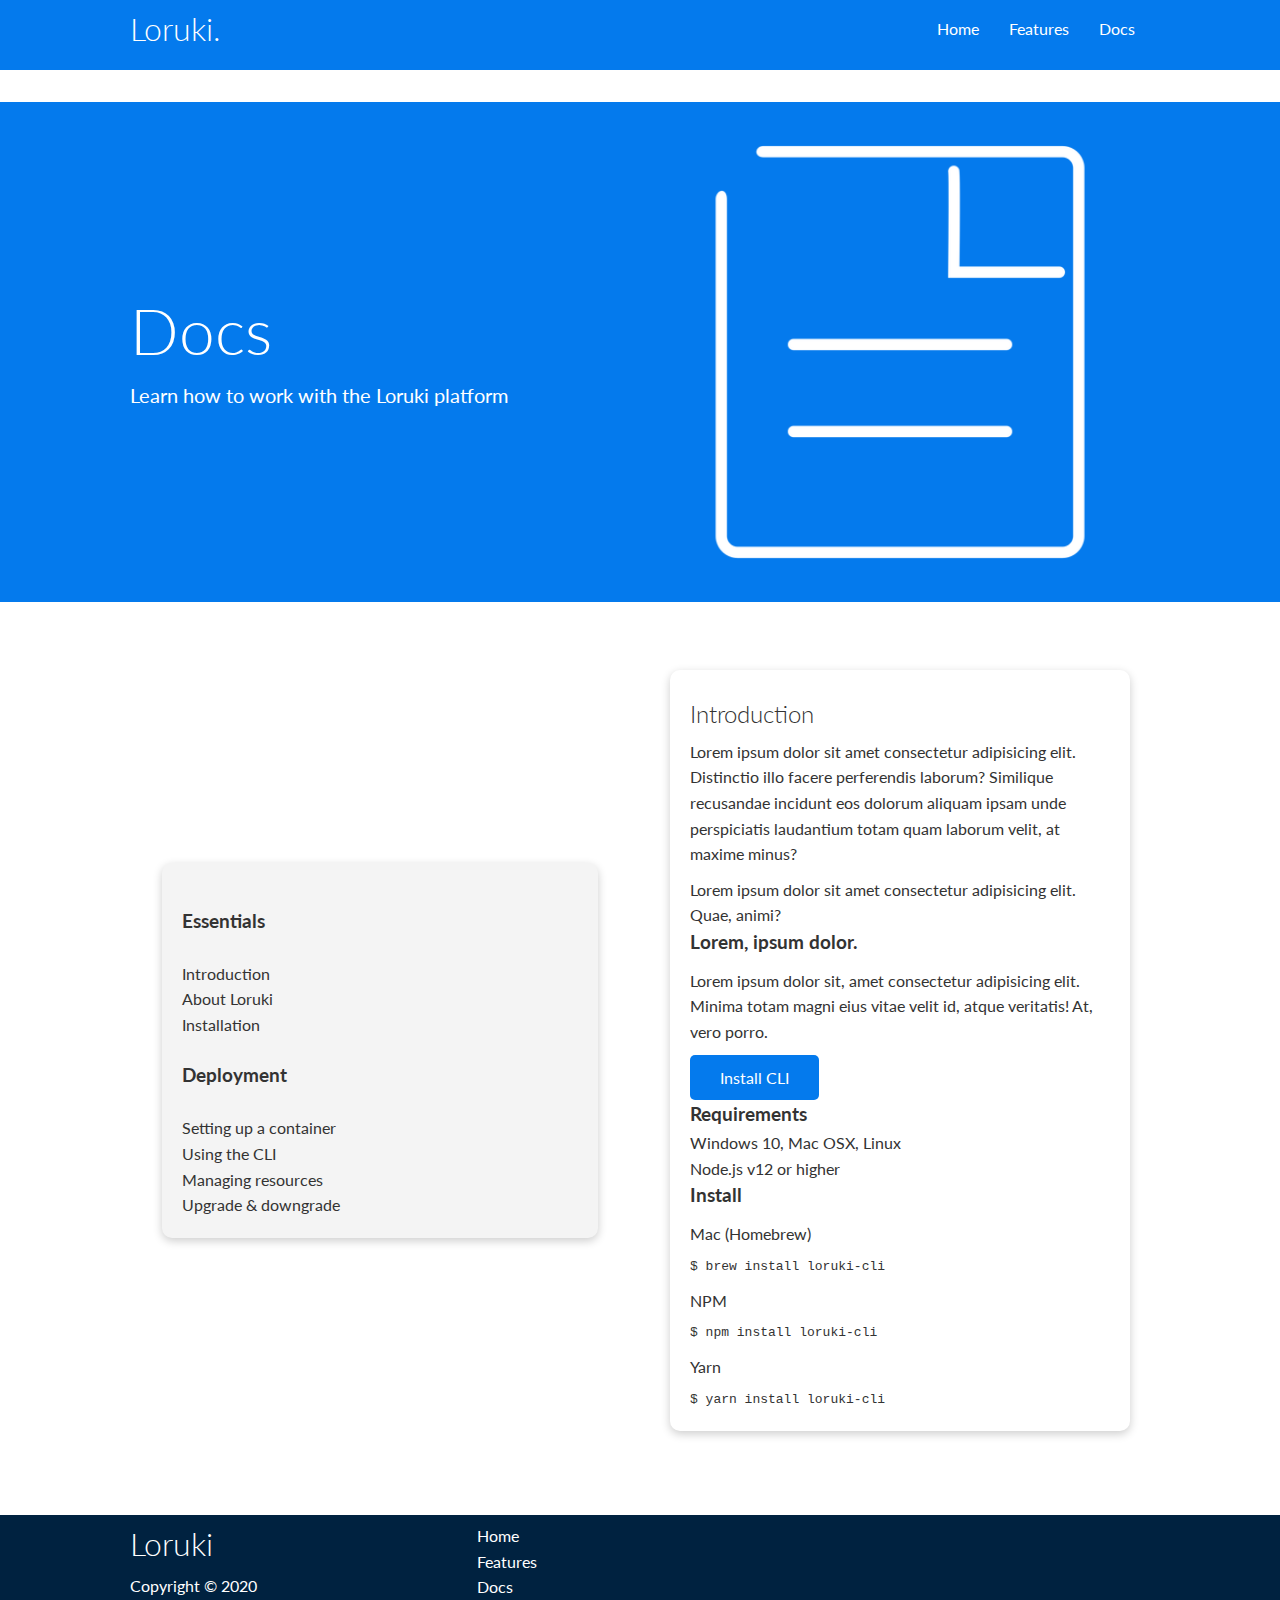
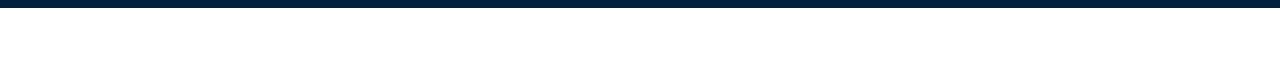
==== docs.html @ 15e4c196 "added features page" ====
<!DOCTYPE html>
<html lang="en">
<head>
    <meta charset="UTF-8">
    <meta name="viewport" content="width=device-width, initial-scale=1.0">
    <link rel="stylesheet" href="https://cdnjs.cloudflare.com/ajax/libs/font-awesome/5.15.1/css/all.min.css" integrity="sha512-+4zCK9k+qNFUR5X+cKL9EIR+ZOhtIloNl9GIKS57V1MyNsYpYcUrUeQc9vNfzsWfV28IaLL3i96P9sdNyeRssA==" crossorigin="anonymous" />
    <link rel="stylesheet" href="css/utilities.css">
    <link rel="stylesheet" href="css/style.css">
    <title>Loruki | Cloud Hosting For Everyone</title>
</head>
<body>
    <!-- Navbar -->
    <div class="navbar">
        <div class="container flex">
            <h1 class="logo">Loruki.</h1>
            <nav>
                <ul>
                    <li><a href="index.html">Home</a></li>
                    <li><a href="features.html">Features</a></li>
                    <li><a href="docs.html">Docs</a></li>
                </ul>
            </nav>
        </div>
    </div>

    <!-- Head -->
    <section class="docs-head bg-primary py-3">
        <div class="container grid">
            <div>
                <h1 class="xl">Docs</h1>
                <p class="lead">
                    Learn how to work with the Loruki platform
                </p>
            </div>
            <img src="images/docs.png" alt="">
        </div>
    </section>

    <!-- Docs main -->
    <section class="docs-main my-4">
        <div class="container grid">
            <div class="card bg-light p-3">
                <h3 class="my-2">Essentials</h3>
                <nav>
                    <ul>
                        <li><a class="text-primary" href="#">Introduction</a></li>
                        <li><a href="#">About Loruki</a></li>
                        <li><a href="#">Installation</a></li>
                    </ul>
                </nav>

                <h3 class="my-2">Deployment</h3>
                <nav>
                    <ul>
                        <li><a href="#">Setting up a container</a></li>
							<li><a href="#">Using the CLI</a></li>
							<li><a href="#">Managing resources</a></li>
							<li><a href="#">Upgrade & downgrade</a></li>
                    </ul>
                </nav>
            </div>
            <div class="card">
                <h2>Introduction</h2>
                <p>Lorem ipsum dolor sit amet consectetur adipisicing elit. Distinctio illo facere perferendis laborum? Similique recusandae incidunt eos dolorum aliquam ipsam unde perspiciatis laudantium totam quam laborum velit, at maxime minus?</p>

                <div class="alert alert-success">
                    <i class="fas fa-info"></i> Lorem ipsum dolor sit amet consectetur adipisicing elit. Quae, animi?
                </div>

                <h3>Lorem, ipsum dolor.</h3>
                <p>Lorem ipsum dolor sit, amet consectetur adipisicing elit. Minima totam magni eius vitae velit id, atque veritatis! At, vero porro.</p>
                <a href="#" class="btn btn-primary">Install CLI</a>

                <h3>Requirements</h3>
                <ul>
                    <li>Windows 10, Mac OSX, Linux</li>
                    <li>Node.js v12 or higher</li>
                </ul>

                <h3>Install</h3>
                <p>Mac (Homebrew)</p>
                <pre><code>$ brew install loruki-cli</code></pre>
                <p>NPM</p>
                <pre><code>$ npm install loruki-cli</code></pre>
                <p>Yarn</p>
                <pre><code>$ yarn install loruki-cli</code></pre>

            </div>
        </div>
    </section>
    
    <!-- Footer -->
    <footer class="footer bg-dark py-5">
        <div class="container grid grid-3">
            <div>
                <h1>Loruki
                </h1>
                <p>Copyright &copy; 2020</p>
            </div>
            <nav>
                <ul>
                    <li><a href="index.html">Home</a></li>
                    <li><a href="features.html">Features</a></li>
                    <li><a href="docs.html">Docs</a></li>
                </ul>
            </nav>
            <div class="social">
                <a href="#"><i class="fab fa-github fa-2x"></i></a>
                <a href="#"><i class="fab fa-facebook fa-2x"></i></a>
                <a href="#"><i class="fab fa-instagram fa-2x"></i></a>
                <a href="#"><i class="fab fa-twitter fa-2x"></i></a>
            </div>
        </div>
    </footer>
</body>
</html>
---- css/utilities.css ----
.container {
    max-width: 1100px;
    margin: 0 auto;
    overflow: auto;
    padding: 0 40px;  
}

.card{
    background-color: #fff;
    color: #333;
    border-radius: 10px;
    box-shadow: 0 3px 10px rgba(0,0,0,0.2);
    padding: 20px;
    margin: 20px;
}

.btn{
    display: inline-block;
    padding: 10px 30px;
    cursor: pointer;
    background: var(--primary-color);
    color: #fff; 
    border: none;
    border-radius: 5px;
}

.btn-outline{
    background-color: transparent;
    border: 1px #fff solid;
}

.btn:hover {
    transform: scale(0.98);
}

/*Backgrounds & colored button*/
.bg-primary, .btn-primary {
    background-color: var(--primary-color);
    color: #fff;
}

.bg-secondary, .btn-secondary {
    background-color: var(--secondary-color);
    color: #fff;
}

.bg-dark, .btn-dark {
    background-color: var(--dark-color);
    color: #fff;
}
.bg-primary a, .btn-primary a, 
.bg-secondary a, .btn-secondary a,
.bg-dark a, .btn-dark{
    color: #fff;
}


.bg-light, .btn-light {
    background-color: var(--light-color);
    color: #333;
}
.lead{
    font-size: 20px;
}

.sm{
    font-size: 1rem;
}

.md{
    font-size: 2rem;
}

.lg{
    font-size: 3rem;
}
.xl{
    font-size: 4rem;
}

.text-center {
    text-align: center;
}
.flex{
    display: flex; 
    justify-content: center;
    align-items: center;
    flex-direction: row; 
    height: 100;
}

.grid {
    display: grid;
    /*1fr 1fr*/
    grid-template-columns: repeat(2, 1fr);
    gap: 20px;
    justify-content: center;
    align-items: center;
    height: 100%;
}

.grid-3{
    grid-template-columns: repeat(3, 1fr);
    
}

/* Margin */
.my-1 {
    margin: 1rem 0;
}
.my-2 {
    margin: 1.5rem 0;
}
.my-3 {
    margin: 2rem 0;
}
.my-4 {
    margin: 3rem 0;
}
.my-5 {
    margin: 4rem 0;
}

.m-1 {
    margin: 1rem;
}
.m-2 {
    margin: 1.5rem;
}
.m-3 {
    margin: 2rem;
}
.m-4 {
    margin: 3rem;
}
.m-5 {
    margin: 4rem;
}


/* padding */
.py-1 {
    margin: 1rem 0;
}
.py-2 {
    margin: 1.5rem 0;
}
.py-3 {
    margin: 2rem 0;
}
.py-4 {
    margin: 3rem 0;
}
.py-5 {
    margin: 4rem 0;
}

.p-1 {
    margin: 1rem;
}
.p-2 {
    margin: 1.5rem;
}
.p-3 {
    margin: 2rem;
}
.p-4 {
    margin: 3rem;
}
.p-5 {
    margin: 4rem;
}
---- css/style.css ----
@import url('https://fonts.googleapis.com/css2?family=Lato:wght@300&display=swap');

:root{
    --primary-color: #047aed;
    --secondary-color: #1c3fa8;
    --dark-color: #002240;
    --light-color: #f4f4f4;
}
*{
    box-sizing: border-box;
    padding: 0;
    margin: 0;
}

body{
    font-family: 'Lato', san-serif;
    color: #333;
    line-height: 1.6;
}

ul{
    list-style-type: none;
}

a{
    text-decoration: none;
    color: #333;
}

h1, h2{
    font-weight: 300;
    line-height: 1.2;
    margin: 10px 0;
}

p {
    margin: 10px 0; 
}

img{
    width: 100%;
}

/* Navbar */
.navbar{
    background-color: var( --primary-color);
    color: #fff;
    height: 70px;
}

.navbar ul{
    display: flex;
}

.navbar a {
    color: #fff;
    padding: 10px;
    margin: 0 5px;
}

.navbar .flex{
    justify-content: space-between;
}

.navbar .flex{
    justify-content: space-between;
}
/* Showcase*/
.showcase {
    height: 400px;
    background-color: var( --primary-color);
    color: #fff;
    position: relative;
}

.showcase h1 {
    font-family: 'Lato', san-serif;
    font-size: 40px;
    overflow: hidden;
}

.showcase p {
    margin: 20px 0;
}

.showcase .grid {
    grid-template-columns: 55% 45%;
    gap: 30px;
    overflow: visible; 
}
.showcase-form{
    position: relative;
    top: 60px;
    height: 350px; 
    width: 400px;
    padding: 40px;
    z-index: 100;
}

.showcase-form .form-control{
    margin: 30px 0;
}

.showcase-form input[type='text'],
.showcase-form input[type='email']{
    border: 0;
    border-bottom: 1px solid #b4becb;
    width: 100%;
    padding: 3px;
    font-size: 16px;
}
.showcase-form input:focus {
    outline: none;
}

.showcase::before,
.showcase::after{
    content: '';
    position: absolute;
    height: 100px;
    bottom: -70px;
    right: 0;
    left: 0;
    background: white;
    transform: skewY(-2deg);
    -webkit-transform: skewY(-2deg);
    -moz-transform: skewY(-2deg);
    -ms-transform: skewY(-2deg);

}
/* Stats */
.stats {
    padding-top: 100px;
}

.stats-heading {
    max-width: 500px;
    margin: auto;
}

.stats .grid h3{
    font-size: 35px;
}

.stats .grid p {
    font-size: 20px;
    font-weight: bold;
}

/* Cli */
.cli .grid{
    grid-template-columns: repeat(3, 1fr);
    grid-template-rows: repeat(2, 1fr);
}

.cli .grid > *:first-child {
    grid-column: 1 / span 2;
    grid-row: 1 / span 2;
}

/* Cloud */
.cloud .grid {
    grid-template-columns: 4fr 3fr;
}

/* Languages */
.languages .flex{
    flex-wrap: wrap;
}

.languages .card {
    text-align: center;
    margin: 18px 10px 40px;
    transition: transform 0.2s ease-in;
}
.languages .card h4{
    font-size: 20px;
    margin-bottom: 10px;
}

.languages .card:hover{
    transform: translateY(-15px);
}

/* Footer */
.footer .social a{
    margin: 0 10px;
}

/* Tablets and under */
@media(max-width: 768px) {
    .grid,
    .showcase .grid,
    .stats .grid,
    .cli .grid,
    .cloud .grid {
        grid-template-columns: 1fr;
        grid-template-rows: 1fr;
    }
    .showcase{
       height: auto 
    }
    .showcase-text{
        text-align: center;
        margin-top: 40px;
    }
    .showcase-form{
        justify-self: center;
        margin: auto;
    }

    .cli .grid > *:first-child {
        grid-column: 1;
        grid-row: 1;
    }
    
}

/* Mobile */
@media(max-width: 500px) {
    .navbar {
        height: 110px;
    }
    .navbar .flex{
        flex-direction: column;
        overflow: visible;
    }
    .navbar ul{
        padding: 10px;
        background-color: rgba(0, 0, 0, 0.1);
    }

}
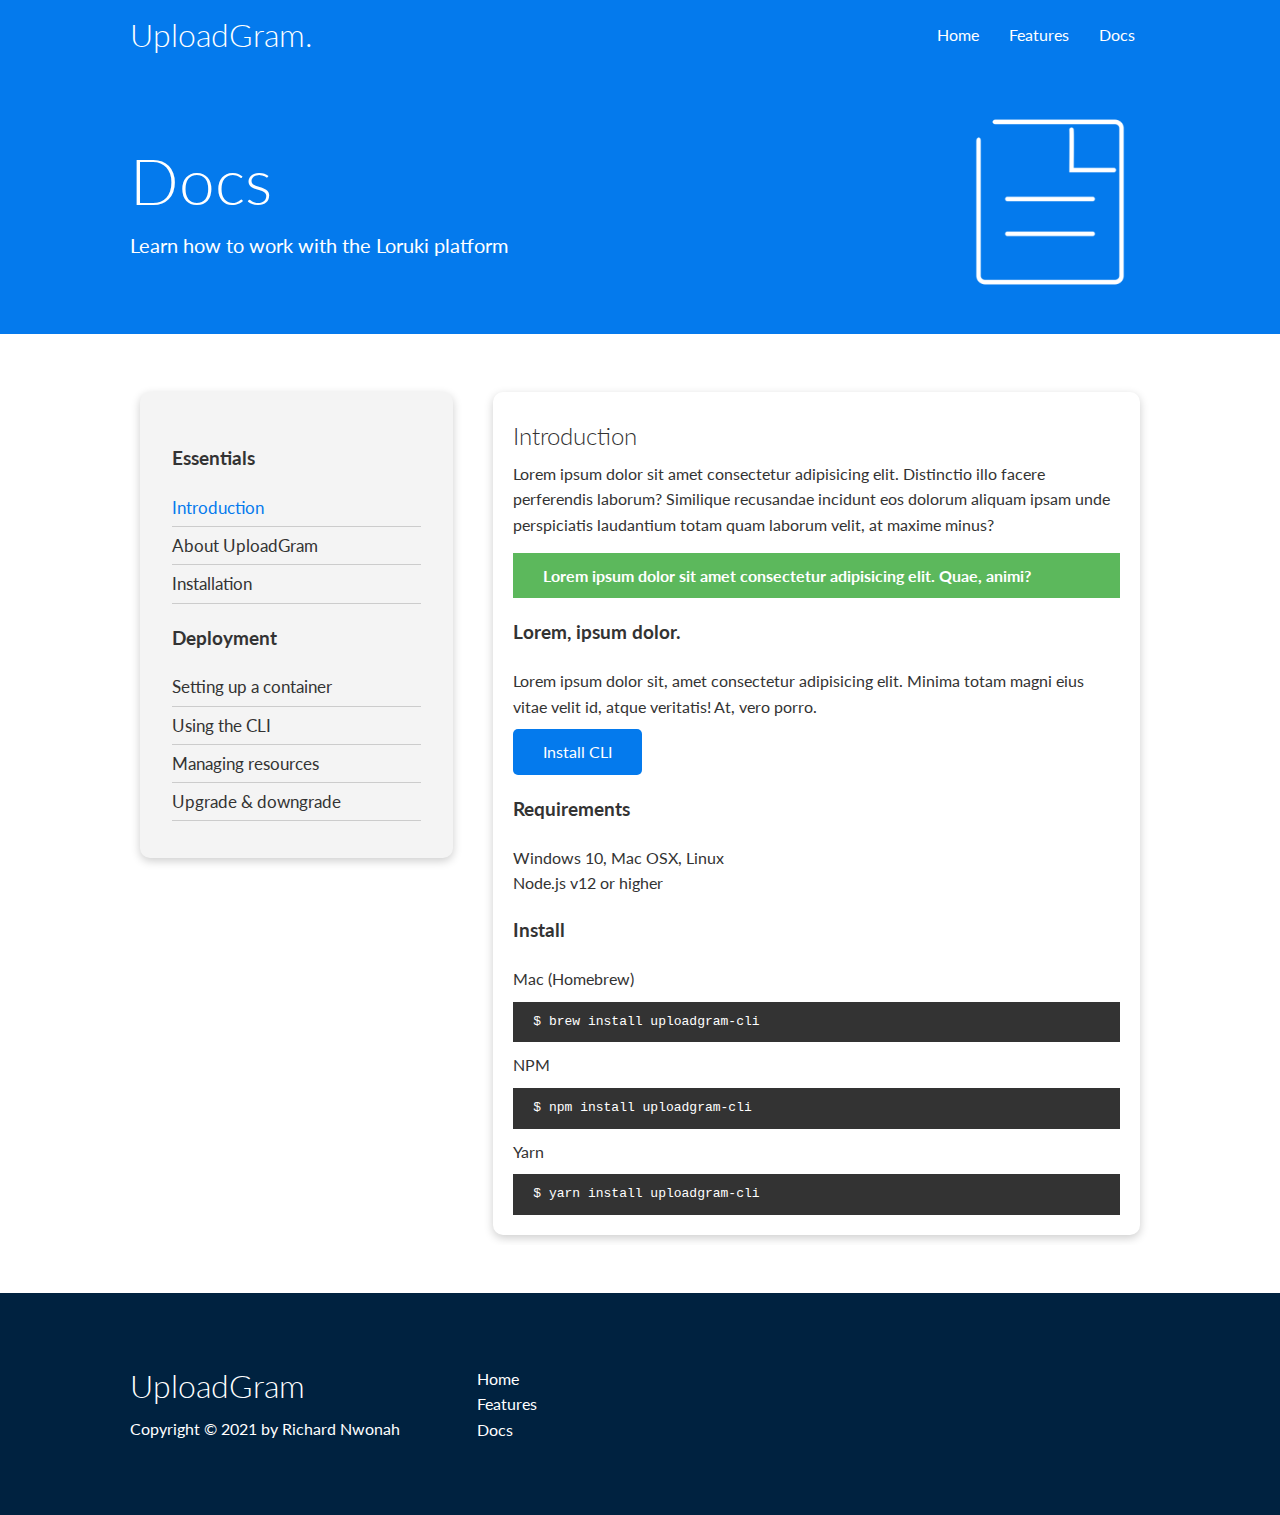
==== commit 886fc539: "project complict" ====
--- a/docs.html
+++ b/docs.html
@@ -6,13 +6,13 @@
     <link rel="stylesheet" href="https://cdnjs.cloudflare.com/ajax/libs/font-awesome/5.15.1/css/all.min.css" integrity="sha512-+4zCK9k+qNFUR5X+cKL9EIR+ZOhtIloNl9GIKS57V1MyNsYpYcUrUeQc9vNfzsWfV28IaLL3i96P9sdNyeRssA==" crossorigin="anonymous" />
     <link rel="stylesheet" href="css/utilities.css">
     <link rel="stylesheet" href="css/style.css">
-    <title>Loruki | Cloud Hosting For Everyone</title>
+    <title>UploadGram | Cloud Hosting For Everyone</title>
 </head>
 <body>
     <!-- Navbar -->
     <div class="navbar">
         <div class="container flex">
-            <h1 class="logo">Loruki.</h1>
+            <h1 class="logo">UploadGram.</h1>
             <nav>
                 <ul>
                     <li><a href="index.html">Home</a></li>
@@ -44,7 +44,7 @@
                 <nav>
                     <ul>
                         <li><a class="text-primary" href="#">Introduction</a></li>
-                        <li><a href="#">About Loruki</a></li>
+                        <li><a href="#">About UploadGram</a></li>
                         <li><a href="#">Installation</a></li>
                     </ul>
                 </nav>
@@ -79,11 +79,11 @@
 
                 <h3>Install</h3>
                 <p>Mac (Homebrew)</p>
-                <pre><code>$ brew install loruki-cli</code></pre>
+                <pre><code>$ brew install uploadgram-cli</code></pre>
                 <p>NPM</p>
-                <pre><code>$ npm install loruki-cli</code></pre>
+                <pre><code>$ npm install uploadgram-cli</code></pre>
                 <p>Yarn</p>
-                <pre><code>$ yarn install loruki-cli</code></pre>
+                <pre><code>$ yarn install uploadgram-cli</code></pre>
 
             </div>
         </div>
@@ -93,9 +93,9 @@
     <footer class="footer bg-dark py-5">
         <div class="container grid grid-3">
             <div>
-                <h1>Loruki
+                <h1>UploadGram
                 </h1>
-                <p>Copyright &copy; 2020</p>
+                <p>Copyright &copy; 2021 by Richard Nwonah</p>
             </div>
             <nav>
                 <ul>
--- a/css/utilities.css
+++ b/css/utilities.css
@@ -1,173 +1,234 @@
-
 .container {
-    max-width: 1100px;
-    margin: 0 auto;
-    overflow: auto;
-    padding: 0 40px;  
-}
-
-.card{
-    background-color: #fff;
-    color: #333;
-    border-radius: 10px;
-    box-shadow: 0 3px 10px rgba(0,0,0,0.2);
-    padding: 20px;
-    margin: 20px;
-}
-
-.btn{
-    display: inline-block;
-    padding: 10px 30px;
-    cursor: pointer;
-    background: var(--primary-color);
-    color: #fff; 
-    border: none;
-    border-radius: 5px;
-}
-
-.btn-outline{
-    background-color: transparent;
-    border: 1px #fff solid;
+  max-width: 1100px;
+  margin: 0 auto;
+  overflow: auto;
+  padding: 0 40px;
+}
+
+.card {
+  background-color: #fff;
+  color: #333;
+  border-radius: 10px;
+  box-shadow: 0 3px 10px rgba(0, 0, 0, 0.2);
+  padding: 20px;
+  margin: 10px;
+}
+
+.btn {
+  display: inline-block;
+  padding: 10px 30px;
+  cursor: pointer;
+  background: var(--primary-color);
+  color: #fff;
+  border: none;
+  border-radius: 5px;
+}
+
+.btn-outline {
+  background-color: transparent;
+  border: 1px #fff solid;
 }
 
 .btn:hover {
-    transform: scale(0.98);
-}
-
-/*Backgrounds & colored button*/
-.bg-primary, .btn-primary {
-    background-color: var(--primary-color);
-    color: #fff;
-}
-
-.bg-secondary, .btn-secondary {
-    background-color: var(--secondary-color);
-    color: #fff;
-}
-
-.bg-dark, .btn-dark {
-    background-color: var(--dark-color);
-    color: #fff;
-}
-.bg-primary a, .btn-primary a, 
-.bg-secondary a, .btn-secondary a,
-.bg-dark a, .btn-dark{
-    color: #fff;
-}
-
-
-.bg-light, .btn-light {
-    background-color: var(--light-color);
-    color: #333;
-}
-.lead{
-    font-size: 20px;
-}
-
-.sm{
-    font-size: 1rem;
-}
-
-.md{
-    font-size: 2rem;
-}
-
-.lg{
-    font-size: 3rem;
-}
-.xl{
-    font-size: 4rem;
+  transform: scale(0.98);
+}
+
+/* Backgrounds & colored buttons */
+.bg-primary,
+.btn-primary {
+  background-color: var(--primary-color);
+  color: #fff;
+}
+
+.bg-secondary,
+.btn-secondary {
+  background-color: var(--secondary-color);
+  color: #fff;
+}
+
+.bg-dark,
+.btn-dark {
+  background-color: var(--dark-color);
+  color: #fff;
+}
+
+.bg-light,
+.btn-light {
+  background-color: var(--light-color);
+  color: #333;
+}
+
+.bg-primary a,
+.btn-primary a,
+.bg-secondary a,
+.btn-secondary a,
+.bg-dark a,
+.btn-dark a {
+  color: #fff;
+}
+
+/* Text colors */
+.text-primary {
+  color: var(--primary-color);
+}
+
+.text-secondary {
+  color: var(--secondary-color);
+}
+
+.text-dark {
+  color: var(--dark-color);
+}
+
+.text-light {
+  color: var(--light-color);
+}
+
+/* Text sizes */
+.lead {
+  font-size: 20px;
+}
+
+.sm {
+  font-size: 1rem;
+}
+
+.md {
+  font-size: 2rem;
+}
+
+.lg {
+  font-size: 3rem;
+}
+
+.xl {
+  font-size: 4rem;
 }
 
 .text-center {
-    text-align: center;
-}
-.flex{
-    display: flex; 
-    justify-content: center;
-    align-items: center;
-    flex-direction: row; 
-    height: 100;
+  text-align: center;
+}
+
+/* Alert */
+.alert {
+  background-color: var(--light-color);
+  padding: 10px 20px;
+  font-weight: bold;
+  margin: 15px 0;
+}
+
+.alert i {
+  margin-right: 10px;
+}
+
+.alert-success {
+  background-color: var(--success-color);
+  color: #fff;
+}
+
+.alert-error {
+  background-color: var(--error-color);
+  color: #fff;
+}
+
+.flex {
+  display: flex;
+  justify-content: center;
+  align-items: center;
+  height: 100%;
 }
 
 .grid {
-    display: grid;
-    /*1fr 1fr*/
-    grid-template-columns: repeat(2, 1fr);
-    gap: 20px;
-    justify-content: center;
-    align-items: center;
-    height: 100%;
-}
-
-.grid-3{
-    grid-template-columns: repeat(3, 1fr);
-    
+  display: grid;
+  grid-template-columns: repeat(2, 1fr);
+  gap: 20px;
+  justify-content: center;
+  align-items: center;
+  height: 100%;
+}
+
+.grid-3 {
+  grid-template-columns: repeat(3, 1fr);
 }
 
 /* Margin */
 .my-1 {
-    margin: 1rem 0;
-}
+  margin: 1rem 0;
+}
+
 .my-2 {
-    margin: 1.5rem 0;
-}
+  margin: 1.5rem 0;
+}
+
 .my-3 {
-    margin: 2rem 0;
-}
+  margin: 2rem 0;
+}
+
 .my-4 {
-    margin: 3rem 0;
-}
+  margin: 3rem 0;
+}
+
 .my-5 {
-    margin: 4rem 0;
+  margin: 4rem 0;
 }
 
 .m-1 {
-    margin: 1rem;
-}
+  margin: 1rem;
+}
+
 .m-2 {
-    margin: 1.5rem;
-}
+  margin: 1.5rem;
+}
+
 .m-3 {
-    margin: 2rem;
-}
+  margin: 2rem;
+}
+
 .m-4 {
-    margin: 3rem;
-}
+  margin: 3rem;
+}
+
 .m-5 {
-    margin: 4rem;
-}
-
-
-/* padding */
+  margin: 4rem;
+}
+
+/* Padding */
 .py-1 {
-    margin: 1rem 0;
-}
+  padding: 1rem 0;
+}
+
 .py-2 {
-    margin: 1.5rem 0;
-}
+  padding: 1.5rem 0;
+}
+
 .py-3 {
-    margin: 2rem 0;
-}
+  padding: 2rem 0;
+}
+
 .py-4 {
-    margin: 3rem 0;
-}
+  padding: 3rem 0;
+}
+
 .py-5 {
-    margin: 4rem 0;
+  padding: 4rem 0;
 }
 
 .p-1 {
-    margin: 1rem;
-}
+  padding: 1rem;
+}
+
 .p-2 {
-    margin: 1.5rem;
-}
+  padding: 1.5rem;
+}
+
 .p-3 {
-    margin: 2rem;
-}
+  padding: 2rem;
+}
+
 .p-4 {
-    margin: 3rem;
-}
+  padding: 3rem;
+}
+
 .p-5 {
-    margin: 4rem;
-}+  padding: 4rem;
+}
--- a/css/style.css
+++ b/css/style.css
@@ -1,233 +1,392 @@
 @import url('https://fonts.googleapis.com/css2?family=Lato:wght@300&display=swap');
 
-:root{
-    --primary-color: #047aed;
-    --secondary-color: #1c3fa8;
-    --dark-color: #002240;
-    --light-color: #f4f4f4;
-}
-*{
-    box-sizing: border-box;
-    padding: 0;
-    margin: 0;
-}
-
-body{
-    font-family: 'Lato', san-serif;
-    color: #333;
-    line-height: 1.6;
-}
-
-ul{
-    list-style-type: none;
-}
-
-a{
-    text-decoration: none;
-    color: #333;
-}
-
-h1, h2{
-    font-weight: 300;
-    line-height: 1.2;
-    margin: 10px 0;
+:root {
+  --primary-color: #047aed;
+  --secondary-color: #1c3fa8;
+  --dark-color: #002240;
+  --light-color: #f4f4f4;
+  --success-color: #5cb85c;
+  --error-color: #d9534f;
+}
+
+* {
+  box-sizing: border-box;
+  padding: 0;
+  margin: 0;
+}
+
+body {
+  font-family: 'Lato', sans-serif;
+  color: #333;
+  line-height: 1.6;
+}
+
+ul {
+  list-style-type: none;
+}
+
+a {
+  text-decoration: none;
+  color: #333;
+}
+
+h1,
+h2 {
+  font-weight: 300;
+  line-height: 1.2;
+  margin: 10px 0;
 }
 
 p {
-    margin: 10px 0; 
-}
-
-img{
-    width: 100%;
+  margin: 10px 0;
+}
+
+img {
+  width: 100%;
+}
+
+code,
+pre {
+  background: #333;
+  color: #fff;
+  padding: 10px;
+}
+
+.hidden {
+  visibility: hidden;
+  height: 0;
 }
 
 /* Navbar */
-.navbar{
-    background-color: var( --primary-color);
-    color: #fff;
-    height: 70px;
-}
-
-.navbar ul{
-    display: flex;
+.navbar {
+  background-color: var(--primary-color);
+  color: #fff;
+  height: 70px;
+}
+
+.navbar ul {
+  display: flex;
 }
 
 .navbar a {
-    color: #fff;
-    padding: 10px;
-    margin: 0 5px;
-}
-
-.navbar .flex{
-    justify-content: space-between;
-}
-
-.navbar .flex{
-    justify-content: space-between;
-}
-/* Showcase*/
+  color: #fff;
+  padding: 10px;
+  margin: 0 5px;
+}
+
+.navbar a:hover {
+  border-bottom: 2px #fff solid;
+}
+
+.navbar .flex {
+  justify-content: space-between;
+}
+
+/* Showcase */
 .showcase {
-    height: 400px;
-    background-color: var( --primary-color);
-    color: #fff;
-    position: relative;
+  height: 400px;
+  background-color: var(--primary-color);
+  color: #fff;
+  position: relative;
 }
 
 .showcase h1 {
-    font-family: 'Lato', san-serif;
-    font-size: 40px;
-    overflow: hidden;
+  font-size: 40px;
 }
 
 .showcase p {
-    margin: 20px 0;
+  margin: 20px 0;
 }
 
 .showcase .grid {
-    grid-template-columns: 55% 45%;
-    gap: 30px;
-    overflow: visible; 
-}
-.showcase-form{
-    position: relative;
-    top: 60px;
-    height: 350px; 
-    width: 400px;
-    padding: 40px;
-    z-index: 100;
-}
-
-.showcase-form .form-control{
-    margin: 30px 0;
+  overflow: visible;
+  grid-template-columns: 55% auto;
+  gap: 30px;
+}
+
+.showcase-text {
+  animation: slideInFromLeft 1s ease-in;
+}
+
+.showcase-form {
+  position: relative;
+  top: 60px;
+  height: 350px;
+  width: 400px;
+  padding: 40px;
+  z-index: 100;
+  justify-self: flex-end;
+  animation: slideInFromRight 1s ease-in;
+}
+
+.showcase-form .form-control {
+  margin: 30px 0;
 }
 
 .showcase-form input[type='text'],
-.showcase-form input[type='email']{
-    border: 0;
-    border-bottom: 1px solid #b4becb;
-    width: 100%;
-    padding: 3px;
-    font-size: 16px;
-}
+.showcase-form input[type='email'] {
+  border: 0;
+  border-bottom: 1px solid #b4becb;
+  width: 100%;
+  padding: 3px;
+  font-size: 16px;
+}
+
 .showcase-form input:focus {
-    outline: none;
+  outline: none;
 }
 
 .showcase::before,
-.showcase::after{
-    content: '';
-    position: absolute;
-    height: 100px;
-    bottom: -70px;
-    right: 0;
-    left: 0;
-    background: white;
-    transform: skewY(-2deg);
-    -webkit-transform: skewY(-2deg);
-    -moz-transform: skewY(-2deg);
-    -ms-transform: skewY(-2deg);
-
-}
+.showcase::after {
+  content: '';
+  position: absolute;
+  height: 100px;
+  bottom: -70px;
+  right: 0;
+  left: 0;
+  background: #fff;
+  transform: skewY(-3deg);
+  -webkit-transform: skewY(-3deg);
+  -moz-transform: skewY(-3deg);
+  -ms-transform: skewY(-3deg);
+}
+
 /* Stats */
 .stats {
-    padding-top: 100px;
+  padding-top: 100px;
+  animation: slideInFromBottom 1s ease-in;
 }
 
 .stats-heading {
-    max-width: 500px;
-    margin: auto;
-}
-
-.stats .grid h3{
-    font-size: 35px;
+  max-width: 500px;
+  margin: auto;
+}
+
+.stats .grid h3 {
+  font-size: 35px;
 }
 
 .stats .grid p {
-    font-size: 20px;
-    font-weight: bold;
+  font-size: 20px;
+  font-weight: bold;
 }
 
 /* Cli */
-.cli .grid{
-    grid-template-columns: repeat(3, 1fr);
-    grid-template-rows: repeat(2, 1fr);
+.cli .grid {
+  grid-template-columns: repeat(3, 1fr);
+  grid-template-rows: repeat(2, 1fr);
 }
 
 .cli .grid > *:first-child {
-    grid-column: 1 / span 2;
-    grid-row: 1 / span 2;
+  grid-column: 1 / span 2;
+  grid-row: 1 / span 2;
 }
 
 /* Cloud */
 .cloud .grid {
-    grid-template-columns: 4fr 3fr;
+  grid-template-columns: 4fr 3fr;
 }
 
 /* Languages */
-.languages .flex{
-    flex-wrap: wrap;
+
+.languages .flex {
+  flex-wrap: wrap;
 }
 
 .languages .card {
+  text-align: center;
+  margin: 18px 10px 40px;
+  transition: transform 0.2s ease-in;
+}
+
+.languages .card h4 {
+  font-size: 20px;
+  margin-bottom: 10px;
+}
+
+.languages .card:hover {
+  transform: translateY(-15px);
+}
+
+/* Features */
+.features-head img,
+.docs-head img {
+  width: 200px;
+  justify-self: flex-end;
+}
+
+.features-sub-head img {
+  width: 300px;
+  justify-self: flex-end;
+}
+
+.features-main .card > i {
+  margin-right: 20px;
+}
+
+.features-main .grid {
+  padding: 30px;
+}
+
+.features-main .grid > *:first-child {
+  grid-column: 1 / span 3;
+}
+
+.features-main .grid > *:nth-child(2) {
+  grid-column: 1 / span 2;
+}
+
+/* Docs */
+.docs-main h3 {
+  margin: 20px 0;
+}
+
+.docs-main .grid {
+  grid-template-columns: 1fr 2fr;
+  align-items: flex-start;
+}
+
+.docs-main nav li {
+  font-size: 17px;
+  padding-bottom: 5px;
+  margin-bottom: 5px;
+  border-bottom: 1px #ccc solid;
+}
+
+.docs-main a:hover {
+  font-weight: bold;
+}
+
+/* Footer */
+.footer .social a {
+  margin: 0 10px;
+}
+
+.fa-github:hover {
+  color: #000000;
+}
+
+.fa-facebook:hover {
+  color: #1773EA;
+}
+
+.fa-instagram:hover {
+  color: #B32E87;
+}
+
+.fa-twitter:hover {
+  color: #1C9CEA;
+}
+
+/* Animations */
+@keyframes slideInFromLeft {
+  0% {
+    transform: translateX(-100%);
+  }
+
+  100% {
+    transform: translateX(0);
+  }
+}
+
+@keyframes slideInFromRight {
+  0% {
+    transform: translateX(100%);
+  }
+
+  100% {
+    transform: translateX(0);
+  }
+}
+
+@keyframes slideInFromTop {
+  0% {
+    transform: translateY(-100%);
+  }
+
+  100% {
+    transform: translateX(0);
+  }
+}
+
+@keyframes slideInFromBottom {
+  0% {
+    transform: translateY(100%);
+  }
+
+  100% {
+    transform: translateX(0);
+  }
+}
+
+/* Tablets and under */
+@media (max-width: 768px) {
+  .grid,
+  .showcase .grid,
+  .stats .grid,
+  .cli .grid,
+  .cloud .grid,
+  .features-main .grid,
+  .docs-main .grid {
+    grid-template-columns: 1fr;
+    grid-template-rows: 1fr;
+  }
+
+  .showcase {
+    height: auto;
+  }
+
+  .showcase-text {
     text-align: center;
-    margin: 18px 10px 40px;
-    transition: transform 0.2s ease-in;
-}
-.languages .card h4{
-    font-size: 20px;
-    margin-bottom: 10px;
-}
-
-.languages .card:hover{
-    transform: translateY(-15px);
-}
-
-/* Footer */
-.footer .social a{
-    margin: 0 10px;
-}
-
-/* Tablets and under */
-@media(max-width: 768px) {
-    .grid,
-    .showcase .grid,
-    .stats .grid,
-    .cli .grid,
-    .cloud .grid {
-        grid-template-columns: 1fr;
-        grid-template-rows: 1fr;
-    }
-    .showcase{
-       height: auto 
-    }
-    .showcase-text{
-        text-align: center;
-        margin-top: 40px;
-    }
-    .showcase-form{
-        justify-self: center;
-        margin: auto;
-    }
-
-    .cli .grid > *:first-child {
-        grid-column: 1;
-        grid-row: 1;
-    }
-    
+    margin-top: 40px;
+    animation: slideInFromTop 1s ease-in;
+  }
+
+  .showcase-form {
+    justify-self: center;
+    margin: auto;
+    animation: slideInFromBottom 1s ease-in;
+  }
+
+  .cli .grid > *:first-child {
+    grid-column: 1;
+    grid-row: 1;
+  }
+
+  .features-head,
+  .features-sub-head,
+  .docs-head {
+    text-align: center;
+  }
+
+  .features-head img,
+  .features-sub-head img,
+  .docs-head img {
+    justify-self: center;
+  }
+
+  .features-main .grid > *:first-child,
+  .features-main .grid > *:nth-child(2) {
+    grid-column: 1;
+  }
 }
 
 /* Mobile */
-@media(max-width: 500px) {
-    .navbar {
-        height: 110px;
-    }
-    .navbar .flex{
-        flex-direction: column;
-        overflow: visible;
-    }
-    .navbar ul{
-        padding: 10px;
-        background-color: rgba(0, 0, 0, 0.1);
-    }
-
-}+@media (max-width: 500px) {
+  .navbar {
+    height: 110px;
+  }
+
+  .navbar .flex {
+    flex-direction: column;
+  }
+
+  .navbar ul {
+    padding: 10px;
+    background-color: rgba(0, 0, 0, 0.1);
+  }
+  
+  .showcase-form {
+    width: 300px;
+  }
+}
